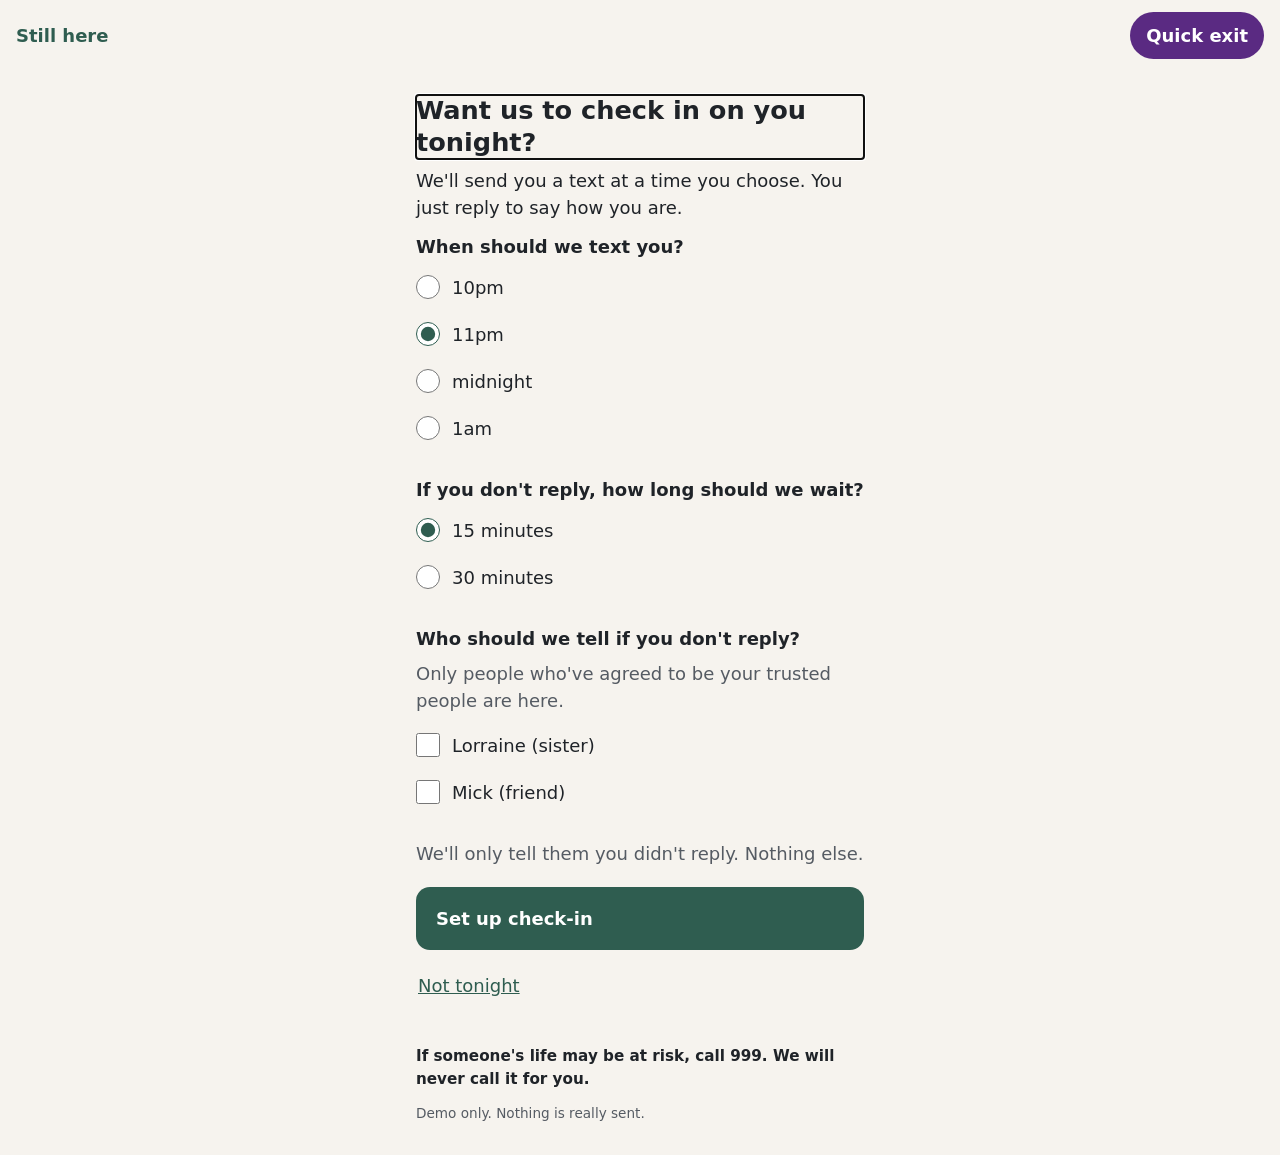
==== src/checkin-preview.html @ 05a005e5 "Scheduled check-in (simulated): set-up, the text, a nudge, then tell trusted people; registers with " ====
<!doctype html>
<html lang="en">
<head>
  <meta charset="utf-8">
  <meta name="viewport" content="width=device-width, initial-scale=1">
  <title>Still here: check-in preview</title>
  <link rel="stylesheet" href="styles.css">
</head>
<body>
  <!-- A preview of the scheduled check-in on its own, until it's hooked into index.html. -->
  <header class="top">
    <span class="app-name">Still here</span>
    <button type="button" class="quick-exit" id="quick-exit">Quick exit</button>
  </header>

  <main id="screen" tabindex="-1" aria-live="polite"></main>

  <footer class="bottom">
    <p class="emergency">If someone's life may be at risk, call 999. We will never call it for you.</p>
    <p class="demo-note">Demo only. Nothing is really sent.</p>
  </footer>

  <script src="data/people.js"></script>
  <script src="checkin.js"></script>
  <script>
    document.getElementById("quick-exit").addEventListener("click", () => window.location.replace("https://www.bbc.co.uk/weather"));
    window.Journeys.checkin.start();
  </script>
</body>
</html>
---- src/styles.css ----
/* The look. Change colours and fonts here. */
:root {
  --bg: #f6f3ee;
  --card: #ffffff;
  --text: #1f2328;
  --muted: #555b63;
  --primary: #2f5d50;       /* calm green, 7:1 on white */
  --primary-text: #ffffff;
  --secondary: #e6ece9;
  --border: #c9d1cd;
  --focus: #ffbf47;
  --exit: #5a2a82;
  --error: #b3261e;
  --radius: 14px;
  --font: system-ui, -apple-system, "Segoe UI", Roboto, Arial, sans-serif;
}

* { box-sizing: border-box; }

body {
  margin: 0;
  min-height: 100vh;
  display: flex;
  flex-direction: column;
  background: var(--bg);
  color: var(--text);
  font-family: var(--font);
  font-size: 1.125rem;
  line-height: 1.5;
}

.top {
  display: flex;
  justify-content: space-between;
  align-items: center;
  padding: 12px 16px;
}

.app-name { font-weight: 700; color: var(--primary); }

main {
  flex: 1;
  width: 100%;
  max-width: 480px;
  margin: 0 auto;
  padding: 8px 16px 24px;
  outline: none;
}

h1 { font-size: 1.6rem; line-height: 1.25; margin: 16px 0 8px; }
h2 { font-size: 1.2rem; margin: 24px 0 8px; }
p { margin: 0 0 12px; }
.hint { color: var(--muted); }

.choices { display: flex; flex-direction: column; gap: 12px; margin-top: 20px; }

button {
  font: inherit;
  cursor: pointer;
  border-radius: var(--radius);
  border: 2px solid transparent;
  padding: 16px 18px;
  text-align: left;
}

.btn-primary { background: var(--primary); color: var(--primary-text); font-weight: 700; }
.btn-secondary { background: var(--secondary); color: var(--text); border-color: var(--border); }
.btn-link { background: none; color: var(--primary); text-decoration: underline; padding: 8px 0; }
.btn-demo { background: none; border: 2px dashed var(--border); color: var(--muted); font-size: 1rem; }

.quick-exit {
  background: var(--exit);
  color: #fff;
  font-weight: 700;
  padding: 8px 14px;
  border-radius: 999px;
}

button:focus-visible, main:focus-visible {
  outline: 3px solid var(--focus);
  outline-offset: 2px;
}

.message {
  background: var(--card);
  border-left: 4px solid var(--primary);
  border-radius: 8px;
  padding: 12px 14px;
  font-style: italic;
}

.card {
  background: var(--card);
  border: 1px solid var(--border);
  border-radius: var(--radius);
  padding: 14px 16px;
  margin-bottom: 12px;
}
.card h3 { margin: 0 0 4px; font-size: 1.1rem; }
.card p { margin: 0 0 4px; }
.card .how { font-weight: 700; }
.card .until { color: var(--muted); font-size: 1rem; }

.summary { margin-top: 28px; border-top: 1px solid var(--border); padding-top: 4px; }
.summary ul { padding-left: 20px; margin: 0 0 12px; }

.bottom {
  padding: 12px 16px 20px;
  max-width: 480px;
  margin: 0 auto;
  font-size: 0.95rem;
  color: var(--muted);
}
.emergency { font-weight: 600; color: var(--text); }
.demo-note { font-size: 0.85rem; }

/* Forms */
.field { margin: 20px 0; }
.field label { display: block; font-weight: 700; margin-bottom: 4px; }
.field .hint { font-size: 1rem; margin-bottom: 6px; }
input[type="text"], input[type="tel"] {
  width: 100%;
  font: inherit;
  padding: 12px;
  border: 2px solid var(--text);
  border-radius: 8px;
  background: var(--card);
  color: var(--text);
}
input:focus-visible { outline: 3px solid var(--focus); outline-offset: 2px; }
input[aria-invalid="true"] { border-color: var(--error); }
.error { color: var(--error); font-weight: 700; margin-bottom: 6px; }
.error::before { content: "Error: "; }

/* "Want to add people you trust?" */
.banner {
  background: var(--secondary);
  border: 1px solid var(--border);
  border-radius: var(--radius);
  padding: 14px 16px;
  margin: 16px 0;
}
.banner p { margin-bottom: 10px; }
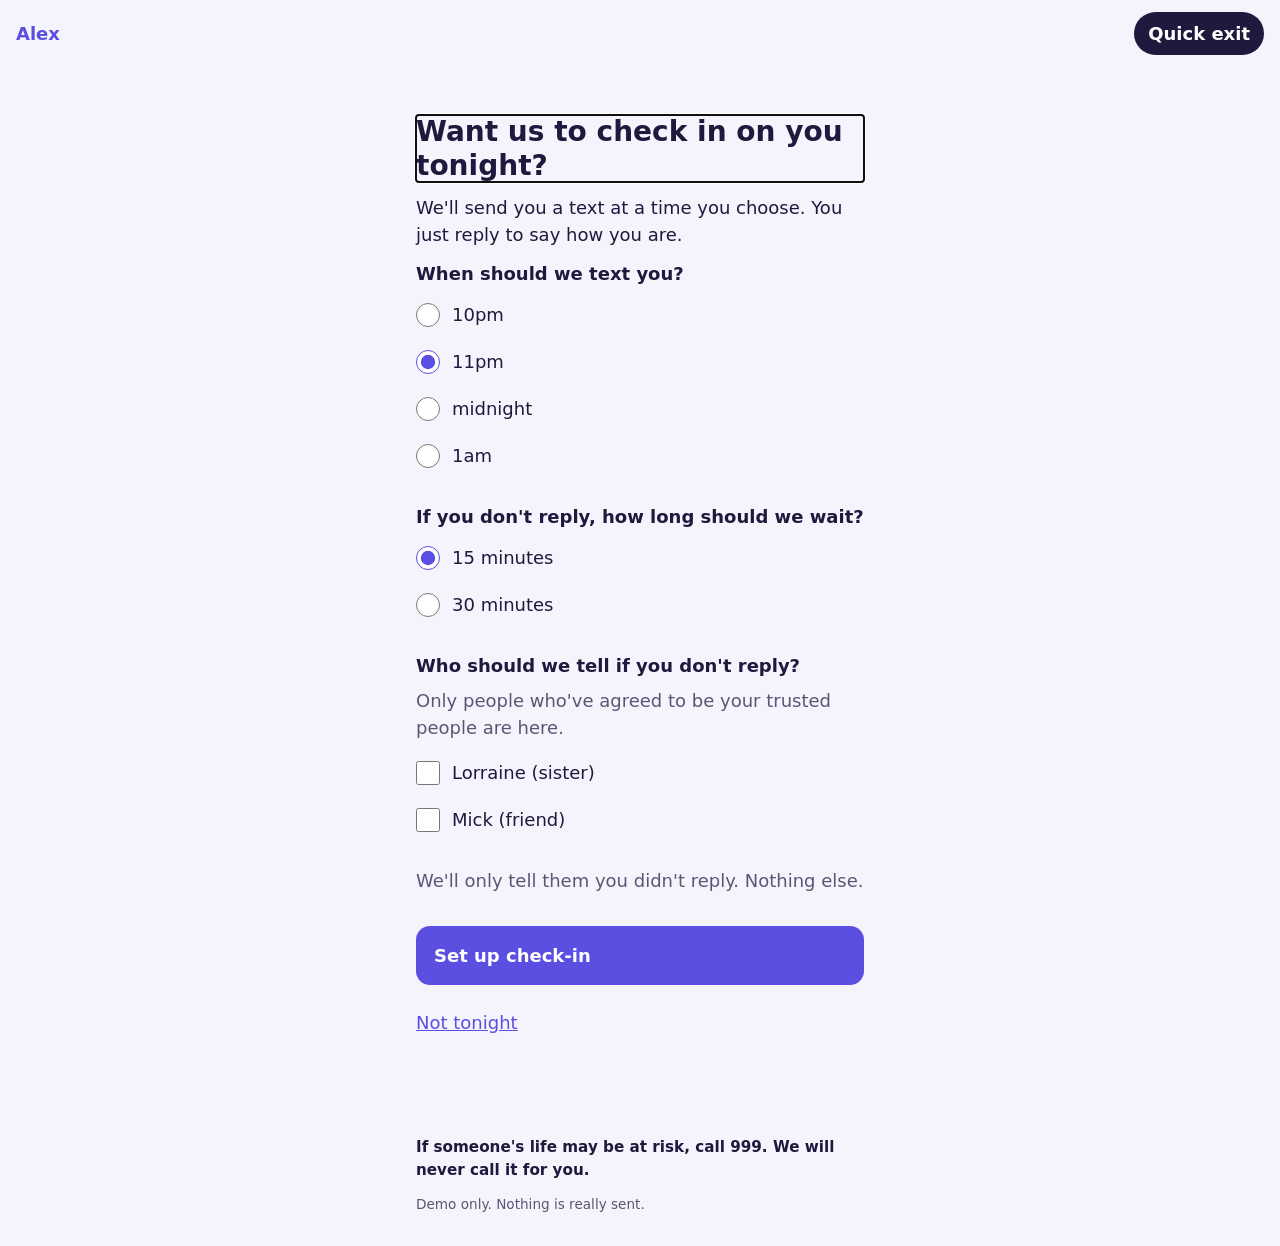
==== commit 3c5d54d0: "Rename the app from Still here to Alex, agreed by Elena (product owner) Co-Authored-By: Claude Opus " ====
--- a/src/checkin-preview.html
+++ b/src/checkin-preview.html
@@ -3,13 +3,13 @@
 <head>
   <meta charset="utf-8">
   <meta name="viewport" content="width=device-width, initial-scale=1">
-  <title>Still here: check-in preview</title>
+  <title>Alex: check-in preview</title>
   <link rel="stylesheet" href="styles.css">
 </head>
 <body>
   <!-- A preview of the scheduled check-in on its own, until it's hooked into index.html. -->
   <header class="top">
-    <span class="app-name">Still here</span>
+    <span class="app-name">Alex</span>
     <button type="button" class="quick-exit" id="quick-exit">Quick exit</button>
   </header>
 
--- a/src/styles.css
+++ b/src/styles.css
@@ -1,18 +1,39 @@
-/* The look. Change colours and fonts here. */
+/* The look. Change colours and fonts here. Colours and contrast: sketches/design.md */
 :root {
-  --bg: #f6f3ee;
+  --bg: #f5f3fc;            /* lavender white */
   --card: #ffffff;
-  --text: #1f2328;
-  --muted: #555b63;
-  --primary: #2f5d50;       /* calm green, 7:1 on white */
+  --text: #1f1a3d;          /* deep plum, 15:1 on bg */
+  --muted: #5c5675;        /* 6.3:1 on bg */
+  --primary: #5a4fe0;       /* periwinkle, white text 5.8:1 */
   --primary-text: #ffffff;
-  --secondary: #e6ece9;
-  --border: #c9d1cd;
-  --focus: #ffbf47;
-  --exit: #5a2a82;
+  --link: #5a4fe0;
+  --secondary: #dcd7fa;     /* lilac, plum text 11.9:1 */
+  --border: #7d77a3;        /* 3.8:1 on bg */
+  --focus: #f3f6b4;
+  --focus-ring: #1f1a3d;
+  --exit: #1f1a3d;
+  --exit-text: #ffffff;
   --error: #b3261e;
   --radius: 14px;
   --font: system-ui, -apple-system, "Segoe UI", Roboto, Arial, sans-serif;
+}
+
+/* Night colours (not switched on yet: the squad decides when). <body class="night"> */
+.night {
+  --bg: #3b3363;
+  --card: #4a4278;
+  --text: #ffffff;
+  --muted: #d9d4f2;
+  --primary: #5a4fe0;
+  --primary-text: #ffffff;
+  --link: #f3f6b4;
+  --secondary: #4a4278;
+  --border: #9d95d6;
+  --focus: #f3f6b4;
+  --focus-ring: #f3f6b4;
+  --exit: #f3f6b4;
+  --exit-text: #1f1a3d;
+  --error: #ffb4a6;
 }
 
 * { box-sizing: border-box; }
@@ -141,3 +162,131 @@
   margin: 16px 0;
 }
 .banner p { margin-bottom: 10px; }
+
+/* Back, on every screen after the first */
+.back-nav { width: 100%; max-width: 480px; margin: 0 auto; padding: 0 16px; }
+.btn-back {
+  background: none;
+  color: var(--primary);
+  text-decoration: underline;
+  padding: 8px 0;
+}
+.btn-back::before { content: "‹ "; text-decoration: none; }
+
+/* Buttons with a line saying what they do */
+.described { display: flex; flex-direction: column; gap: 4px; }
+.described .label { font-weight: 700; }
+.described .desc { font-size: 1rem; font-weight: 400; }
+
+/* "Jo will call you soon": first thing on the page */
+.callout {
+  background: var(--primary);
+  color: var(--primary-text);
+  border-radius: var(--radius);
+  padding: 16px 18px;
+  margin: 8px 0 16px;
+}
+.callout h1 { margin-top: 0; }
+.callout p { margin: 0; }
+
+.card .where { color: var(--muted); font-size: 1rem; }
+.meetings { margin-top: 28px; }
+.meetings a { color: var(--primary); }
+
+/* ===== Patricia's look (sketches/design.md), agreed with Spencer ===== */
+/* Colour-only tweaks to the rules above */
+.app-name, .btn-link, .btn-back, .meetings a { color: var(--link); }
+.quick-exit { color: var(--exit-text); }
+input[type="text"], input[type="tel"] { color: var(--text); }
+button:focus-visible, input:focus-visible, main:focus-visible, a:focus-visible {
+  outline: 3px solid var(--focus-ring);
+  outline-offset: 2px;
+}
+
+/* Flat and borderless: space and type do the work, not boxes */
+
+/* No borders, no inset containers */
+button, .card, .banner, .message, .summary { border: 0; box-shadow: none; }
+
+/* More room between sections */
+main { padding-top: 24px; padding-bottom: 48px; }
+h1 { font-size: 1.75rem; line-height: 1.2; margin: 24px 0 12px; }
+h2 { font-size: 1.25rem; margin: 48px 0 12px; }
+.choices { gap: 12px; margin-top: 32px; }
+
+/* Buttons: flat solid fills, no outlines */
+.btn-primary, .btn-secondary { border: 0; }
+.btn-secondary { background: var(--secondary); color: var(--text); font-weight: 600; }
+.btn-link { padding: 12px 0; }
+.btn-demo { border: 0; padding: 12px 0; color: var(--muted); text-decoration: underline dotted; text-underline-offset: 4px; }
+
+/* Saved message: big quoted text, no bubble */
+.message { background: none; color: var(--text); padding: 0; border-radius: 0; font-size: 1.375rem; line-height: 1.4; margin: 16px 0 8px; }
+.message::before { content: "\201C"; }
+.message::after { content: "\201D"; }
+
+/* Services: just text on the background, spaced apart */
+.card { background: none; border-radius: 0; padding: 0; margin: 0 0 32px; }
+.card h3 { font-size: 1.2rem; margin-bottom: 4px; }
+
+/* Banner and summary: separated by space, not boxes or lines */
+.banner { background: none; border-radius: 0; padding: 0; margin: 48px 0; }
+.summary { margin-top: 56px; padding-top: 0; }
+
+/* Inputs: a single underline, so you can still see where to type */
+input[type="text"], input[type="tel"] { border: 0; border-bottom: 2px solid var(--text); border-radius: 0; background: transparent; padding: 12px 0; }
+input[aria-invalid="true"] { border-bottom-color: var(--error); }
+
+/* Footer: space above, no rule */
+.bottom { padding-top: 40px; }
+
+/* Motion: soft, quick, and only on opacity, transform and background-color */
+:root {
+  --ease-out: cubic-bezier(0.16, 1, 0.3, 1);   /* reveals: fast start, gentle settle */
+  --ease-soft: cubic-bezier(0.2, 0.8, 0.2, 1); /* hover and press */
+  --dur-micro: 160ms;  /* hover, press, focus */
+  --dur-quick: 200ms;  /* colour changes */
+  --dur-reveal: 300ms; /* a new screen appearing */
+}
+
+/* Enter: each new screen fades up 8px; its parts follow 40ms apart */
+@keyframes rise-in {
+  from { opacity: 0; transform: translateY(8px); }
+  to   { opacity: 1; transform: none; }
+}
+main > * { animation: rise-in var(--dur-reveal) var(--ease-out) both; }
+main > *:nth-child(2) { animation-delay: 40ms; }
+main > *:nth-child(3) { animation-delay: 80ms; }
+main > *:nth-child(n+4) { animation-delay: 120ms; }
+
+/* Buttons: colour eases, a tiny lift on hover, a soft press */
+.btn-primary, .btn-secondary {
+  transition:
+    background-color var(--dur-quick) var(--ease-soft),
+    transform var(--dur-micro) var(--ease-soft);
+}
+@media (hover: hover) {
+  .btn-primary:hover { background-color: var(--primary-hover); transform: translateY(-1px); }
+  .btn-secondary:hover { background-color: var(--secondary-hover); transform: translateY(-1px); }
+  .btn-link:hover, .btn-demo:hover { opacity: 0.75; }
+}
+.btn-primary:active, .btn-secondary:active {
+  transform: scale(0.98);
+  transition-duration: 100ms;
+}
+.btn-link, .btn-demo { transition: opacity var(--dur-micro) var(--ease-soft); }
+
+/* Hover colours (contrast still passes) */
+:root { --primary-hover: #4a3fd0; --secondary-hover: #cfc8f7; }
+.night { --primary-hover: #6a60ea; --secondary-hover: #564d8a; }
+
+/* Quick exit never animates: it must leave instantly */
+.quick-exit { transition: none; animation: none; }
+
+/* People who've asked their phone for less motion get none */
+@media (prefers-reduced-motion: reduce) {
+  *, *::before, *::after {
+    animation: none !important;
+    transition: none !important;
+  }
+}
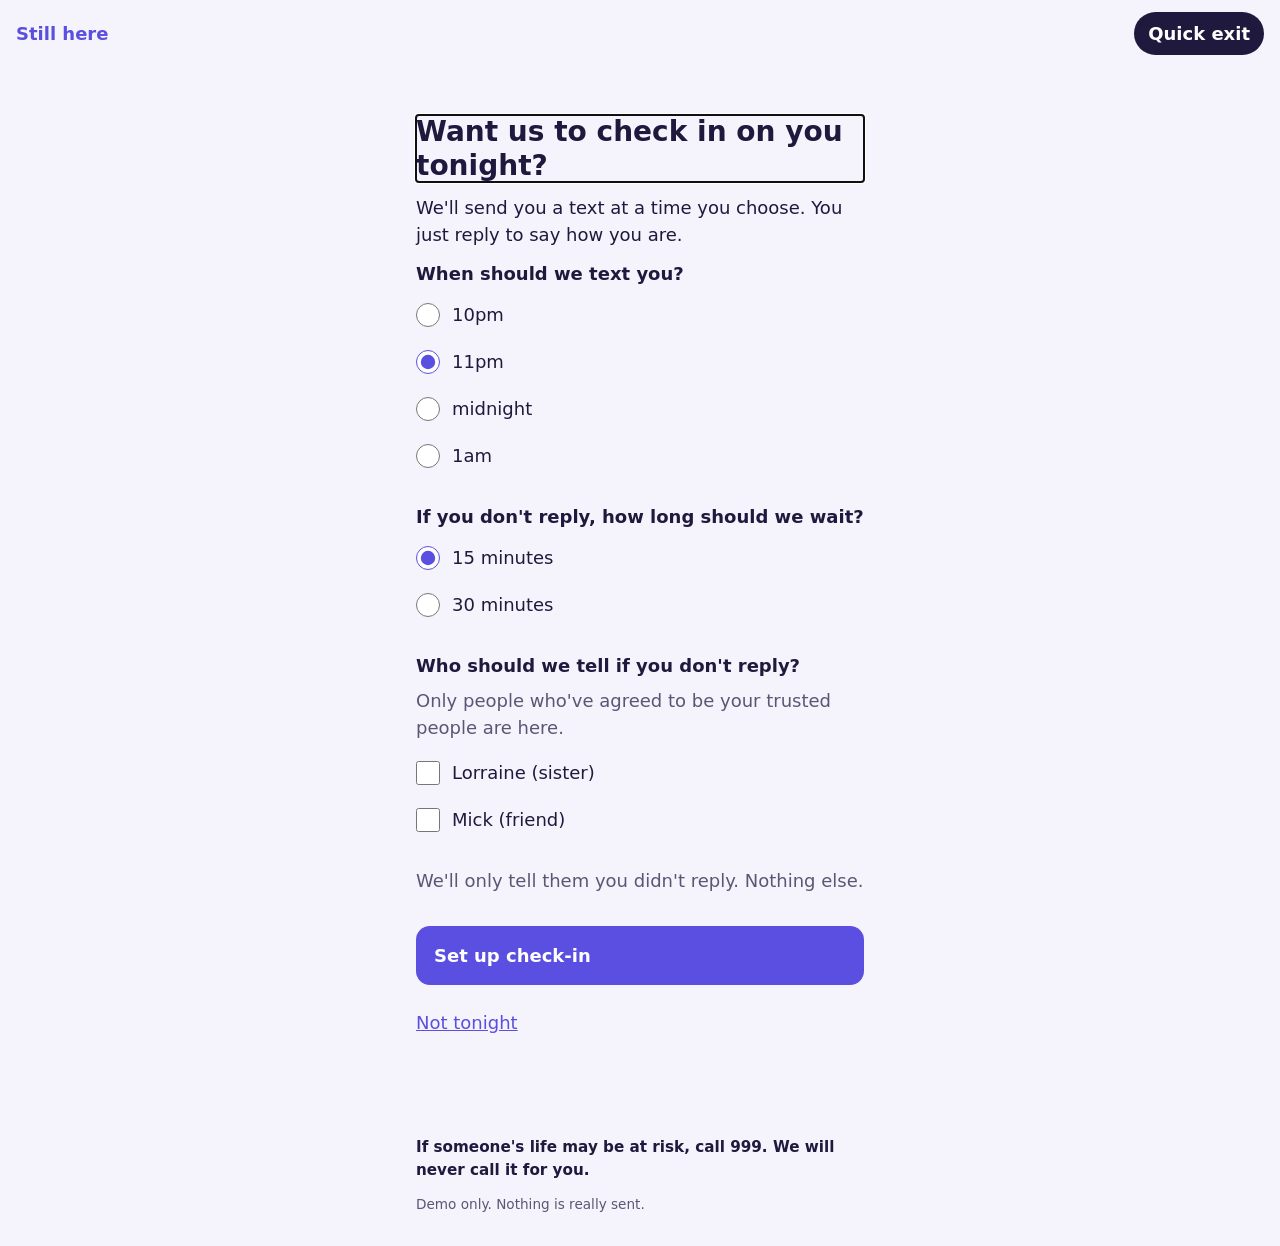
==== commit 52710b5d: "Look together fixes: name back to Still here, shorter services list nearest first, waiting-for-a-yes" ====
--- a/src/checkin-preview.html
+++ b/src/checkin-preview.html
@@ -3,13 +3,13 @@
 <head>
   <meta charset="utf-8">
   <meta name="viewport" content="width=device-width, initial-scale=1">
-  <title>Alex: check-in preview</title>
+  <title>Still here: check-in preview</title>
   <link rel="stylesheet" href="styles.css">
 </head>
 <body>
   <!-- A preview of the scheduled check-in on its own, until it's hooked into index.html. -->
   <header class="top">
-    <span class="app-name">Alex</span>
+    <span class="app-name">Still here</span>
     <button type="button" class="quick-exit" id="quick-exit">Quick exit</button>
   </header>
 
--- a/src/styles.css
+++ b/src/styles.css
@@ -36,6 +36,18 @@
   --error: #ffb4a6;
 }
 
+/* Night: ticked boxes in lemon (10:1 on dusk; periwinkle was only 2:1) */
+.night input[type="checkbox"], .night input[type="radio"] { accent-color: var(--link); }
+
+/* Pictures of a phone stay in daylight colours, even at night (white phone, dark text) */
+.night .phone, .night .notif {
+  --text: #1f1a3d;
+  --muted: #5c5675;
+  --primary: #5a4fe0;
+  --primary-text: #ffffff;
+  color: var(--text);
+}
+
 * { box-sizing: border-box; }
 
 body {
@@ -290,3 +302,51 @@
     transition: none !important;
   }
 }
+
+/* The logo: someone held. The arc draws round once, then the dot breathes slowly. */
+.brand { display: inline-flex; align-items: center; gap: 8px; }
+.logo { color: var(--primary); flex: none; }
+.logo-arc { fill: none; stroke: currentColor; stroke-width: 2.6; stroke-linecap: round; }
+.logo-dot { fill: currentColor; transform-box: fill-box; transform-origin: center; }
+@media (prefers-reduced-motion: no-preference) {
+  .logo-arc { stroke-dasharray: 1; stroke-dashoffset: 1; animation: logo-draw 1.2s ease-out 0.2s forwards; }
+  .logo-dot { animation: logo-breathe 5s ease-in-out 1.4s infinite; }
+}
+@keyframes logo-draw { to { stroke-dashoffset: 0; } }
+@keyframes logo-breathe { 0%, 100% { transform: scale(1); } 50% { transform: scale(1.25); } }
+
+/* Tick boxes ("Who would you like to reach?") */
+fieldset { border: 0; padding: 0; margin: 20px 0; }
+legend { font-weight: 700; padding: 0; margin-bottom: 4px; }
+.check { display: flex; align-items: center; gap: 12px; min-height: 44px; }
+.check input { width: 24px; height: 24px; margin: 0; accent-color: var(--primary); }
+.check label { flex: 1; padding: 8px 0; }
+.check input:focus-visible { outline: 3px solid var(--focus); outline-offset: 2px; }
+
+/* A volunteer's card: initials, not a photo */
+.person-card {
+  display: flex;
+  gap: 14px;
+  align-items: flex-start;
+  background: var(--card);
+  border: 1px solid var(--border);
+  border-radius: var(--radius);
+  padding: 14px 16px;
+  margin: 12px 0;
+}
+.person-card p { margin: 0 0 4px; }
+.avatar {
+  flex: none;
+  width: 52px;
+  height: 52px;
+  border-radius: 50%;
+  display: grid;
+  place-items: center;
+  background: var(--primary);
+  color: var(--primary-text);
+  font-weight: 700;
+  font-size: 1.3rem;
+}
+.person-name { font-weight: 700; font-size: 1.15rem; }
+.person-role { color: var(--muted); font-size: 1rem; }
+.service-list + .btn-secondary { width: 100%; margin-bottom: 12px; }
